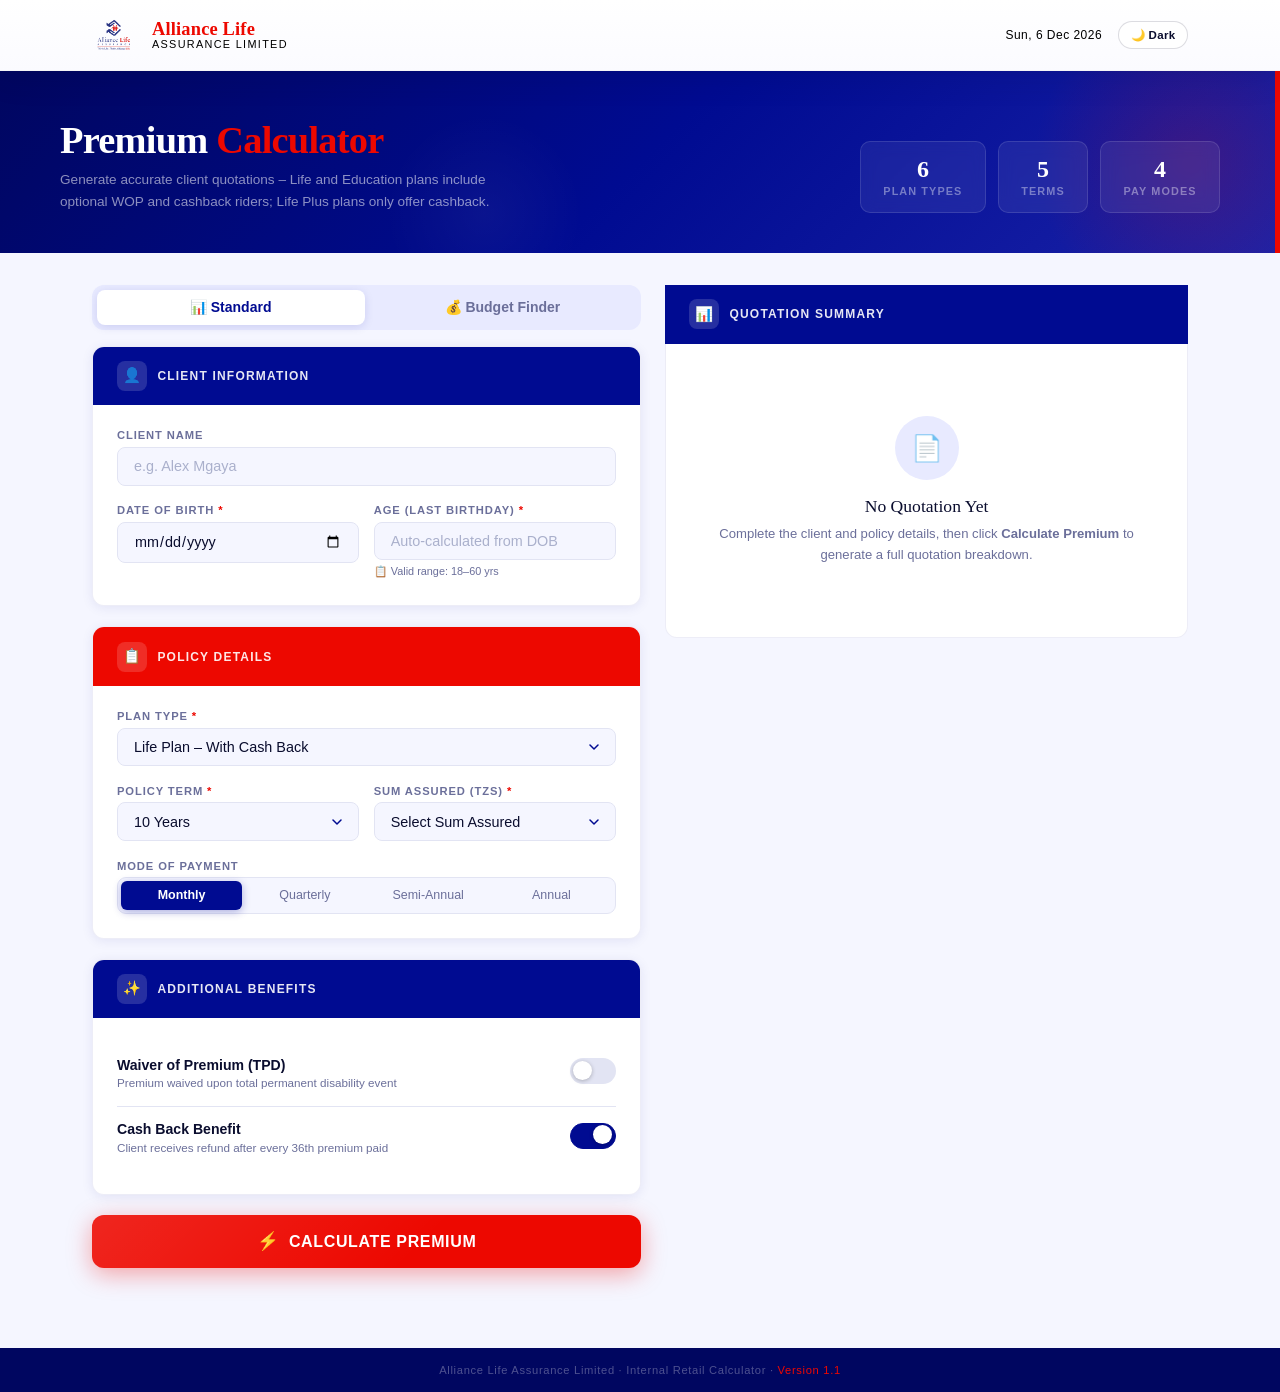
==== index.html @ 6593891c "Merge birthday confetti easter egg into testing Keeps testing bonus rates (Edu 3% / Life 2% rev, 75%" ====
<!DOCTYPE html>
<html lang="en">
<head>
<meta charset="UTF-8" />
<meta name="viewport" content="width=device-width, initial-scale=1.0" />
<meta http-equiv="Content-Security-Policy" content="default-src 'self'; script-src 'self'; style-src 'self' 'unsafe-inline' https://fonts.googleapis.com; img-src 'self' data: blob:; font-src 'self' https://fonts.gstatic.com data:; connect-src 'self'; object-src 'none'; base-uri 'self'; form-action 'self'; frame-ancestors 'none'; upgrade-insecure-requests" />
<meta name="referrer" content="strict-origin-when-cross-origin" />
<title>Alliance Life - Premium Calculator</title>
<link rel="icon" type="image/png" href="ALAL.png" />
<link rel="apple-touch-icon" href="ALAL.png" />
<link href="https://fonts.googleapis.com/css2?family=Playfair+Display:wght@700;800&family=Outfit:wght@300;400;500;600;700&family=Cormorant+Garamond:ital,wght@0,600;0,700;1,600;1,700&family=DM+Sans:wght@400;500;600&display=swap" rel="stylesheet" />
<link rel="stylesheet" href="css/calculator.css">
<!-- styles moved to calculator.css -->
<style>
@keyframes splashShimmer {
  0%   { transform: translateX(-130%) skewX(-20deg); }
  100% { transform: translateX(230%)  skewX(-20deg); }
}
@keyframes splashFadeUp {
  from { opacity: 0; transform: translateY(10px); }
  to   { opacity: 1; transform: translateY(0); }
}
@keyframes splashTrack {
  0%   { width: 0%; opacity: 1; }
  80%  { width: 75%; opacity: 1; }
  100% { width: 75%; opacity: .6; }
}
#splashLoader.splash-hide {
  opacity: 0 !important;
  visibility: hidden !important;
}

/* ── Birthday easter egg ── */
#confettiHost {
  position: absolute;
  inset: 0;
  pointer-events: none;
  overflow: hidden;
  border-radius: inherit;
  z-index: 50;
}
.confetti-piece {
  position: absolute;
  top: -10px;
  pointer-events: none;
  animation: confettiFall linear forwards;
}
@keyframes confettiFall {
  0%   { transform: translateY(0)     rotate(0deg);   opacity: 1; }
  75%  { opacity: 1; }
  100% { transform: translateY(380px) rotate(680deg); opacity: 0; }
}
.birthday-toast {
  position: fixed;
  bottom: 1.75rem;
  right: 1.75rem;
  z-index: 10000;
  background: #000b91;
  color: #fff;
  border: 1px solid rgba(255,255,255,.2);
  padding: .7rem 1.25rem;
  border-radius: 10px;
  font-family: 'Outfit', sans-serif;
  font-size: .9rem;
  font-weight: 600;
  letter-spacing: .03em;
  box-shadow: 0 8px 32px rgba(0,11,145,.35);
  pointer-events: none;
  animation: toastIn .35s cubic-bezier(.34,1.56,.64,1), toastOut .4s ease 3.8s forwards;
}
@keyframes toastIn {
  from { transform: translateY(16px) scale(.95); opacity: 0; }
  to   { transform: translateY(0)    scale(1);   opacity: 1; }
}
@keyframes toastOut {
  from { transform: translateY(0);   opacity: 1; }
  to   { transform: translateY(8px); opacity: 0; }
}
</style>
</head>
<body>

<!-- ═══════════════ SPLASH LOADER ═══════════════ -->
<div id="splashLoader" aria-hidden="true" style="position:fixed;inset:0;z-index:9999;display:flex;flex-direction:column;align-items:center;justify-content:center;background:linear-gradient(155deg,#000b91 0%,#000660 100%);transition:opacity .5s ease,visibility .5s ease;">

  <!-- Logo with shimmer glare sweep -->
  <div style="position:relative;width:96px;height:96px;border-radius:50%;overflow:hidden;background:#fff;padding:10px;box-shadow:0 8px 48px rgba(0,0,0,.4);margin-bottom:1.75rem;">
    <img src="ALAL.png" alt="" style="width:100%;height:100%;object-fit:contain;border-radius:50%;" />
    <!-- shimmer glare -->
    <div style="position:absolute;inset:0;background:linear-gradient(105deg,transparent 35%,rgba(255,255,255,.75) 50%,transparent 65%);animation:splashShimmer 2.2s ease-in-out infinite;border-radius:50%;"></div>
  </div>

  <!-- Wordmark -->
  <div style="color:#fff;font-family:'Outfit',sans-serif;font-size:1.3rem;font-weight:700;letter-spacing:.05em;animation:splashFadeUp .6s ease both;">Alliance Life</div>
  <div style="color:rgba(255,255,255,.55);font-family:'Outfit',sans-serif;font-size:.75rem;letter-spacing:.12em;text-transform:uppercase;margin-top:.3rem;margin-bottom:2.5rem;animation:splashFadeUp .6s .1s ease both;">Assurance Limited</div>

  <!-- Thin progress track -->
  <div style="width:120px;height:2px;background:rgba(255,255,255,.15);border-radius:2px;overflow:hidden;">
    <div style="height:100%;background:#fff;border-radius:2px;animation:splashTrack 3s ease-out infinite;"></div>
  </div>

</div>

<a href="#mainContent" class="skip-link">Skip to calculator</a>

<!-- ═══════════════ HEADER ═══════════════ -->
<header>
  <div class="header-inner">
    <div class="logo-wrap">
      <div class="logo-shield">
        <img src="ALAL.png" alt="Alliance Life logo" />
      </div>
      <div class="logo-text">
        <div class="logo-name">Alliance Life</div>
        <div class="logo-sub">Assurance Limited</div>
      </div>
    </div>
    <div class="header-right">
      <div class="header-date" id="headerDate"></div>
      <button type="button" id="themeToggle" class="theme-toggle" aria-label="Toggle dark mode" aria-pressed="false">🌙 Dark</button>
    </div>
  </div>
</header>

<!-- ═══════════════ HERO BAND ═══════════════ -->
<div class="hero-band">
  <div class="hero-stripe"></div>
  <div class="hero-content">
    <div>
      <div class="hero-title">Premium <span>Calculator</span></div>
      <div class="hero-desc">Generate accurate client quotations – Life and Education plans include optional WOP and cashback riders; Life Plus plans only offer cashback.</div>
    </div>
    <div style="display:flex;gap:.75rem;flex-wrap:wrap;">
      <div class="hero-stat">
        <div class="hero-stat-val">6</div>
        <div class="hero-stat-lbl">Plan Types</div>
      </div>
      <div class="hero-stat">
        <div class="hero-stat-val">5</div>
        <div class="hero-stat-lbl">Terms</div>
      </div>
      <div class="hero-stat">
        <div class="hero-stat-val">4</div>
        <div class="hero-stat-lbl">Pay Modes</div>
      </div>
    </div>
  </div>
</div>

<!-- ═══════════════ MAIN ═══════════════ -->
<main id="mainContent" class="wrapper" role="main">
  <div class="grid">

    <!-- LEFT COLUMN: Inputs -->
    <div>

      <!-- Calculator mode toggle -->
      <div class="calc-mode-bar" role="group" aria-label="Calculator mode">
        <button type="button" class="calc-mode-btn active" data-calc-mode="standard">📊 Standard</button>
        <button type="button" class="calc-mode-btn" data-calc-mode="budget">💰 Budget Finder</button>
      </div>

      <!-- Client Details -->
      <div class="card info-card">
        <div class="card-header">
          <div class="card-icon">👤</div>
          <div class="card-title">Client Information</div>
        </div>
        <div class="card-body">
          <div class="field">
            <label for="clientName">Client Name</label>
            <!-- only letters, spaces and basic punctuation allowed; helps prevent accidental script tags -->
            <input type="text" id="clientName" placeholder="e.g. Alex Mgaya" pattern="[A-Za-z\s.,'\-]{1,100}" autocomplete="name" />
          </div>
          <div class="field-row">
            <div class="field">
              <label class="label-required" for="dob">Date of Birth</label>
              <input type="date" id="dob" required aria-required="true" />
            </div>
            <div class="field">
              <label class="label-required" for="age">Age (Last Birthday)</label>
              <input type="number" id="age" placeholder="Auto-calculated from DOB" min="18" max="60" readonly tabindex="-1" aria-readonly="true" aria-describedby="ageHint" />
              <div class="input-hint" id="ageHint">📋 Valid range: 18–60 yrs</div>
            </div>
          </div>
        </div>
      </div>

      <!-- Budget Finder card (shown in budget mode) -->
      <div class="card info-card" id="budgetCard" style="display:none;">
        <div class="card-header" style="background:linear-gradient(135deg,#000b91 0%,#2d3adc 100%);color:#fff;">
          <div class="card-icon">💰</div>
          <div class="card-title" style="color:#fff;">Your Budget</div>
        </div>
        <div class="card-body">
          <div class="field">
            <label class="label-required" for="budgetAmount">Budget per <span id="budgetModeLabel">Month</span> (TZS)</label>
            <input type="text" id="budgetAmount" inputmode="numeric" placeholder="e.g. 50,000" autocomplete="off" />
            <div class="input-hint">💡 We'll find the highest coverage that fits your budget</div>
          </div>
          <div class="toggle-row" style="margin-top:0.75rem;">
            <div class="toggle-info">
              <div class="toggle-label">Include WOP Rider</div>
              <div class="toggle-sub">Premiums waived upon total permanent disability</div>
            </div>
            <label class="switch"><input type="checkbox" id="budgetWopToggle" checked aria-label="Include WOP Rider" /><span class="slider"></span></label>
          </div>
        </div>
      </div>

      <!-- Policy Details -->
      <div class="card info-card" id="policyDetailsCard">
        <div class="card-header card-header-red">
          <div class="card-icon">📋</div>
          <div class="card-title">Policy Details</div>
        </div>
        <div class="card-body">
          <div class="field">
            <label class="label-required" for="plan">Plan Type</label>
            <select id="plan" required aria-required="true">
              <option value="Life Plan- With cash back">Life Plan – With Cash Back</option>
              <option value="Life Plan- No cash back">Life Plan – No Cash Back</option>
              <option value="Education Plan- With cash back">Education Plan – With Cash Back</option>
              <option value="Education Plan- No cash back">Education Plan – No Cash Back</option>
              <option value="Life Plus- With cash back">Life Plus – With Cash Back</option>
              <option value="Life Plus- No cash back">Life Plus – No Cash Back</option>
            </select>
          </div>
          <div class="field-row">
            <div class="field">
              <label class="label-required" for="term">Policy Term</label>
              <select id="term" required aria-required="true">
                <option value="5">5 Years</option>
                <option value="7">7 Years</option>
                <option value="10" selected>10 Years</option>
                <option value="12">12 Years</option>
                <option value="15">15 Years</option>
              </select>
            </div>
            <div class="field">
              <label class="label-required" for="sa">Sum Assured (TZS)</label>
              <input type="text" id="sa" inputmode="numeric" placeholder="e.g. 5,000,000" data-step="500000" data-min="5000000" required aria-required="true" />
              <select id="saSelect" aria-label="Sum Assured (TZS)" required aria-required="true" style="display:none;">
                <option value="" selected disabled>Select Sum Assured</option>
                <option value="5000000">5,000,000</option>
                <option value="7500000">7,500,000</option>
                <option value="10000000">10,000,000</option>
                <option value="12500000">12,500,000</option>
                <option value="15000000">15,000,000</option>
                <option value="17500000">17,500,000</option>
                <option value="20000000">20,000,000</option>
                <option value="25000000">25,000,000</option>
                <option value="30000000">30,000,000</option>
                <option value="35000000">35,000,000</option>
                <option value="40000000">40,000,000</option>
                <option value="45000000">45,000,000</option>
                <option value="50000000">50,000,000</option>
                <option value="55000000">55,000,000</option>
                <option value="60000000">60,000,000</option>
                <option value="65000000">65,000,000</option>
                <option value="70000000">70,000,000</option>
                <option value="75000000">75,000,000</option>
                <option value="80000000">80,000,000</option>
                <option value="85000000">85,000,000</option>
                <option value="90000000">90,000,000</option>
                <option value="95000000">95,000,000</option>
                <option value="100000000">100,000,000</option>
              </select>
            </div>
          </div>
          <div class="field">
            <label id="modeLabel">Mode of Payment</label>
            <div class="seg" role="group" aria-labelledby="modeLabel">
              <button type="button" class="seg-btn active" aria-pressed="true" data-mode="monthly">Monthly</button>
              <button type="button" class="seg-btn" aria-pressed="false" data-mode="quarterly">Quarterly</button>
              <button type="button" class="seg-btn" aria-pressed="false" data-mode="semi">Semi-Annual</button>
              <button type="button" class="seg-btn" aria-pressed="false" data-mode="annual">Annual</button>
            </div>
          </div>
        </div>
      </div>

      <!-- Additional Benefits -->
      <div class="card info-card" id="additionalBenefitsCard">
        <div class="card-header">
          <div class="card-icon">✨</div>
          <div class="card-title">Additional Benefits</div>
        </div>
        <div class="card-body">
          <div class="toggle-row" id="wopRow">
            <div class="toggle-info">
              <div class="toggle-label">Waiver of Premium (TPD)</div>
              <div class="toggle-sub">Premium waived upon total permanent disability event</div>
            </div>
            <label class="switch"><input type="checkbox" id="wop" aria-label="Waiver of Premium" /><span class="slider"></span></label>
          </div>
          <div class="toggle-row">
            <div class="toggle-info">
              <div class="toggle-label">Cash Back Benefit</div>
              <div class="toggle-sub">Client receives refund after every 36th premium paid</div>
            </div>
            <label class="switch"><input type="checkbox" id="cashbackToggle" aria-label="Cash Back Benefit" /><span class="slider"></span></label>
          </div>
        </div>
      </div>

      <!-- Error -->
      <div id="errorMsg" class="error-msg" role="alert" aria-live="assertive" tabindex="-1">⚠️ <span id="errorText"></span></div>

      <!-- CTA -->
      <button type="button" id="calculateBtn" class="btn-calc">
        <span class="btn-icon">⚡</span> Calculate Premium
      </button>
      <button type="button" id="findPlansBtn" class="btn-calc" style="display:none;">
        <span class="btn-icon">🎯</span> Find Best Plans
      </button>

    </div>

    <!-- RIGHT COLUMN: Results -->
    <div class="right-col">

      <!-- Budget Finder results (shown in budget mode) -->
      <div id="reverseResultsCard" class="card info-card" style="display:none;margin-bottom:0;overflow:visible;box-shadow:none;background:transparent;border:none;">
        <div class="card-header">
          <div class="card-icon">🎯</div>
          <div class="card-title">Best Plans For Your Budget</div>
        </div>
        <div class="card-body" style="background:#fff;border-radius:0 0 var(--radius) var(--radius);border:1px solid rgba(0,11,145,.07);border-top:none;">
          <div id="reverseResultContent"></div>
          <div id="reverseEmptyState" class="empty-state" style="display:none;">
            <div class="empty-icon">💰</div>
            <div class="empty-title">No Plans Found</div>
            <div class="empty-sub">No plans match your budget. Try a higher amount or check if the DOB is correct.</div>
          </div>
        </div>
      </div>

      <!-- Standard quotation results -->
      <div id="standardResultsCard" class="card info-card" style="margin-bottom:0;overflow:visible;box-shadow:none;background:transparent;border:none;">
        <div class="card-header">
          <div class="card-icon">📊</div>
          <div class="card-title">Quotation Summary</div>
        </div>
        <div class="card-body" style="background:#fff;border-radius:0 0 var(--radius) var(--radius);border:1px solid rgba(0,11,145,.07);border-top:none;">
          <div id="result" aria-live="polite" aria-atomic="true">
            <div id="resultContent"></div>
          </div>
          <div id="emptyState" class="empty-state">
            <div class="empty-icon">📄</div>
            <div class="empty-title">No Quotation Yet</div>
            <div class="empty-sub">Complete the client and policy details, then click <strong>Calculate Premium</strong> to generate a full quotation breakdown.</div>
          </div>
          <!-- PDF download button shown after a result is generated -->
          <button id="downloadPdf" type="button" class="btn-calc" style="display:none;margin-top:1rem;">
            <span class="btn-icon">⬇️</span> Download PDF
          </button>
          <button id="sendWhatsapp" type="button" class="btn-calc btn-whatsapp" style="display:none;margin-top:.75rem;">
            <img src="whatsapp.png" alt="" class="btn-icon-img" aria-hidden="true" /> Send via WhatsApp
          </button>
        </div>
      </div>

    </div>

  </div>
</main>

<!-- FOOTER -->
<div class="footer-bar">
  Alliance Life Assurance Limited · Internal Retail Calculator · <span>Version 1.1</span>
</div>

<div id="whatsappModal" class="wa-modal" role="dialog" aria-modal="true" aria-labelledby="waModalTitle" style="display:none;">
  <div class="wa-modal-card">
    <div class="wa-modal-title" id="waModalTitle">Send via WhatsApp</div>
    <div class="wa-modal-sub">Enter customer WhatsApp number in this format: 255XXXXXXXXX</div>
    <div class="wa-modal-field">
      <label for="waPhoneInput">Customer Number</label>
      <input id="waPhoneInput" type="tel" inputmode="numeric" placeholder="255XXXXXXXXX" maxlength="12" />
      <div id="waPhoneError" class="wa-modal-error" aria-live="polite"></div>
    </div>
    <div class="wa-modal-actions">
      <button id="waCancelBtn" type="button" class="btn-calc wa-btn wa-btn-secondary">Cancel</button>
      <button id="waConfirmBtn" type="button" class="btn-calc wa-btn wa-btn-primary">Open WhatsApp</button>
    </div>
  </div>
</div>

<!-- DOB change recalc modal -->
<div id="dobChangeModal" class="wa-modal dob-modal-overlay" role="dialog" aria-modal="true" aria-labelledby="dobModalTitle" style="display:none;">
  <div class="dob-modal-card">
    <div class="dob-modal-accent"></div>
    <div class="dob-modal-body">
      <div class="dob-modal-icon" aria-hidden="true">📅</div>
      <div class="dob-modal-title" id="dobModalTitle">Date of Birth Changed</div>
      <div class="dob-modal-sub">The current quotation may no longer be accurate. Recalculate to reflect the updated date.</div>
    </div>
    <div class="dob-modal-actions">
      <button id="dobModalCalcBtn" type="button" class="dob-btn-primary">⚡ Calculate Premium</button>
      <button id="dobModalDismissBtn" type="button" class="dob-btn-secondary">Not Now</button>
    </div>
  </div>
</div>

<!-- Keep integrity hashes in sync when any script file changes. -->
<script src="js/vendor/jspdf.umd.min.js" integrity="sha384-JcnsjUPPylna1s1fvi1u12X5qjY5OL56iySh75FdtrwhO/SWXgMjoVqcKyIIWOLk" crossorigin="anonymous"></script>
<script src="js/vendor/html2canvas.min.js" integrity="sha384-ZZ1pncU3bQe8y31yfZdMFdSpttDoPmOZg2wguVK9almUodir1PghgT0eY7Mrty8H" crossorigin="anonymous"></script>
<script src="js/modules/calculator-data.js" integrity="sha384-BNamELsoeh6ynixLtTkfq4AkPt44aN4aVHw/1GJ5Oewyo7oVWoqaXWz+czGA5itr" crossorigin="anonymous"></script>
<script src="js/modules/calculator-math.js" integrity="sha384-DnEYxsbxth+fh1QnJ3MAwzL8gEJgrDMprR0j6Wc1PGzCDA190OoCKSwIoGccgGEu" crossorigin="anonymous"></script>
<script src="js/modules/calculator-app.js" integrity="sha384-TvTuo6jloffAILK/7DqXVYrLU4u9ciGZ+zq2nVye5amX7Pjz/Lkj6OGRVgol1xqi" crossorigin="anonymous"></script>
<script src="js/calculator.js" integrity="sha384-NAeci8VhsWfPgSH4ryMnEJoD1EMecd5pmrWVIkJLI1kN3+gcaYXT7JMd7A1xGlP3" crossorigin="anonymous"></script>
<!-- script moved to calculator.js -->
</body>
</html>
---- css/calculator.css ----
*, *::before, *::after { box-sizing: border-box; margin: 0; padding: 0; }

html {
  width: 100%;
  max-width: 100%;
}

:root {
  --blue:      #000b91;
  --blue-dark: #000878;
  --blue-deep: #000660;
  --blue-soft: #e8eaff;
  --blue-mid:  #1a22a8;
  --red:       #ed0800;
  --red-dark:  #c20700;
  --red-soft:  #fff0f0;
  --white:     #ffffff;
  --off-white: #f5f6ff;
  --slate:     #e2e4f3;
  --muted:     #6b6f9a;
  --text:      #0a0d2e;
  --radius:    12px;
  --shadow-sm: 0 2px 12px rgba(0,11,145,.08);
  --shadow:    0 8px 40px rgba(0,11,145,.13);
  --shadow-lg: 0 20px 60px rgba(0,11,145,.18);
}

body {
  font-family: 'Outfit', sans-serif;
  background: var(--off-white);
  color: var(--text);
  min-height: 100vh;
  min-height: 100dvh;
  width: 100%;
  max-width: 100%;
  display: flex;
  flex-direction: column;
  overflow-x: clip;
}

@media (prefers-color-scheme: dark) {
  :root {
    color-scheme: dark;
  }
}

.skip-link {
  position: absolute;
  left: 10px;
  top: -48px;
  background: var(--blue);
  color: #fff;
  padding: .6rem .9rem;
  border-radius: 8px;
  font-weight: 700;
  text-decoration: none;
  z-index: 1000;
}
.skip-link:focus {
  top: 10px;
}

/* ── HEADER ──────────────────────────────────────── */
header {
  background: linear-gradient(180deg, #ffffff 0%, #fbfbff 100%);
  position: sticky;
  top: 0;
  z-index: 200;
  box-shadow: 0 10px 30px rgba(10,13,46,0.09), 0 2px 6px rgba(10,13,46,0.04);
  border-bottom: 1px solid rgba(10,13,46,.04);
  backdrop-filter: blur(4px);
  transition: box-shadow .18s ease, background .18s ease;
}
.header-inner {
  max-width: 1160px;
  margin: 0 auto;
  padding: 0 2rem;
  height: 70px;
  display: flex;
  align-items: center;
  justify-content: space-between;
}
.logo-wrap {
  display: flex;
  align-items: center;
  gap: 1rem;
}
.logo-shield {
  width: 44px;
  height: 44px;
  background: transparent;
  clip-path: none;
  display: flex;
  align-items: center;
  justify-content: center;
  padding: 3px;
  flex-shrink: 0;
  font-size: 0; /* hide any fallback text */
}

/* logo image should fit the container without being clipped */
.logo-shield img {
  width: 100%;
  height: 100%;
  object-fit: contain;
  display: block;
}
.logo-text {
  display: flex;
  flex-direction: column;
  line-height: 1.1;
}
.logo-name {
  font-family: 'Playfair Display', serif;
  font-size: 1.15rem;
  font-weight: 700;
  color: var(--red);
  letter-spacing: .01em;
}
.logo-sub {
  font-size: .68rem;
  font-weight: 500;
  letter-spacing: .12em;
  text-transform: uppercase;
  color: #000;
}
.header-right {
  display: flex;
  align-items: center;
  gap: 1rem;
}
.pill {
  background: rgba(237,8,0,.2);
  border: 1px solid rgba(237,8,0,.45);
  color: #ff6b65;
  font-size: .68rem;
  font-weight: 700;
  letter-spacing: .1em;
  text-transform: uppercase;
  padding: .3rem .85rem;
  border-radius: 99px;
}
.header-date {
  font-size: .75rem;
  color: #000;
  letter-spacing: .04em;
}

.theme-toggle {
  border: 1px solid rgba(10,13,46,.14);
  background: #fff;
  color: var(--text);
  font-family: 'Outfit', sans-serif;
  font-size: .72rem;
  font-weight: 700;
  letter-spacing: .03em;
  border-radius: 99px;
  padding: .38rem .72rem;
  cursor: pointer;
  transition: background .18s, color .18s, border-color .18s, transform .1s;
}

.theme-toggle:hover {
  background: var(--blue-soft);
  border-color: rgba(0,11,145,.3);
  color: var(--blue);
}

.theme-toggle:active {
  transform: scale(.98);
}

.theme-toggle:focus-visible {
  outline: 3px solid rgba(0,11,145,.35);
  outline-offset: 2px;
}

/* ── HERO BAND ───────────────────────────────────── */
.hero-band {
  background: linear-gradient(135deg, var(--blue-deep) 0%, var(--blue) 50%, var(--blue-mid) 100%);
  padding: 3rem 2rem 2.5rem;
  position: relative;
  overflow: hidden;
}
.hero-band::before {
  content: '';
  position: absolute;
  top: -80px; right: -80px;
  width: 340px; height: 340px;
  background: radial-gradient(circle, rgba(237,8,0,.18) 0%, transparent 65%);
  pointer-events: none;
}
.hero-band::after {
  content: '';
  position: absolute;
  bottom: -60px; left: 30%;
  width: 200px; height: 200px;
  background: radial-gradient(circle, rgba(255,255,255,.04) 0%, transparent 70%);
  pointer-events: none;
}
/* Diagonal stripe accent */
.hero-stripe {
  position: absolute;
  top: 0; right: 0;
  width: 5px;
  height: 100%;
  background: var(--red);
}
.hero-content {
  max-width: 1160px;
  margin: 0 auto;
  position: relative;
  z-index: 1;
  display: flex;
  justify-content: space-between;
  align-items: flex-end;
  flex-wrap: wrap;
  gap: 1rem;
}
.hero-title {
  font-family: 'Playfair Display', serif;
  font-size: 2.4rem;
  font-weight: 800;
  color: #fff;
  line-height: 1.1;
  letter-spacing: -.02em;
}
.hero-title span {
  color: var(--red);
  position: relative;
}
.hero-desc {
  font-size: .85rem;
  color: rgba(255,255,255,.55);
  margin-top: .5rem;
  max-width: 460px;
  line-height: 1.6;
}
.hero-stat {
  background: rgba(255,255,255,.07);
  border: 1px solid rgba(255,255,255,.12);
  border-radius: 10px;
  padding: .9rem 1.4rem;
  text-align: center;
  backdrop-filter: blur(8px);
}
.hero-stat-val {
  font-family: 'Playfair Display', serif;
  font-size: 1.5rem;
  font-weight: 700;
  color: #fff;
}
.hero-stat-lbl {
  font-size: .68rem;
  font-weight: 600;
  letter-spacing: .1em;
  text-transform: uppercase;
  color: rgba(255,255,255,.4);
  margin-top: .15rem;
}

/* ── MAIN LAYOUT ─────────────────────────────────── */
.wrapper {
  max-width: 1160px;
  margin: 0 auto;
  padding: 2rem 2rem 5rem;
  flex: 1 0 auto;
  width: 100%;
}
.grid {
  display: grid;
  grid-template-columns: 1.05fr 1fr;
  gap: 1.5rem;
  align-items: start;
}
@media(max-width: 820px) { .grid { grid-template-columns: 1fr; } }

/* ── CARDS ───────────────────────────────────────── */
.card {
  background: var(--white);
  border-radius: var(--radius);
  box-shadow: var(--shadow-sm);
  border: 1px solid rgba(0,11,145,.07);
  overflow: hidden;
  margin-bottom: 1.25rem;
  animation: slideUp .4s ease both;
}
.card:nth-child(2) { animation-delay: .05s; }
.card:nth-child(3) { animation-delay: .1s; }

.info-card {
  cursor: pointer;
  transition: transform .18s ease, border-color .18s ease, box-shadow .18s ease;
}

.info-card:hover {
  transform: translateY(-3px);
  border-color: rgba(0,11,145,.32);
  box-shadow: var(--shadow);
}

.right-col .info-card:hover .card-body[style*="border:1px solid rgba(0,11,145,.07)"] {
  border-color: rgba(0,11,145,.32) !important;
}

@media (hover: none), (pointer: coarse) {
  .info-card:hover {
    transform: none;
    box-shadow: var(--shadow-sm);
  }
}

@keyframes slideUp {
  from { opacity: 0; transform: translateY(16px); }
  to   { opacity: 1; transform: translateY(0); }
}

.card-header {
  background: var(--blue);
  padding: .9rem 1.5rem;
  display: flex;
  align-items: center;
  gap: .65rem;
}
.card-header-red {
  background: var(--red);
}
.card-icon {
  width: 30px; height: 30px;
  background: rgba(255,255,255,.15);
  border-radius: 8px;
  display: flex; align-items: center; justify-content: center;
  font-size: .9rem;
}
.card-title {
  font-size: .75rem;
  font-weight: 700;
  letter-spacing: .1em;
  text-transform: uppercase;
  color: rgba(255,255,255,.9);
}
.card-body {
  padding: 1.5rem;
}

/* ── FORM ELEMENTS ───────────────────────────────── */
.field { margin-bottom: 1.15rem; }
.field:last-child { margin-bottom: 0; }
.field-row { display: grid; grid-template-columns: 1fr 1fr; gap: .9rem; }

label {
  display: block;
  font-size: .7rem;
  font-weight: 700;
  letter-spacing: .08em;
  text-transform: uppercase;
  color: var(--muted);
  margin-bottom: .35rem;
}
.label-required::after {
  content: ' *';
  color: var(--red);
}

input, select {
  width: 100%;
  padding: .65rem 1rem;
  border: 1.5px solid var(--slate);
  border-radius: 8px;
  font-family: 'Outfit', sans-serif;
  font-size: .9rem;
  color: var(--text);
  background: var(--off-white);
  transition: border-color .18s, box-shadow .18s, background .18s;
  appearance: none;
  -webkit-appearance: none;
}
input:focus, select:focus {
  outline: none;
  border-color: var(--blue);
  background: var(--white);
  box-shadow: 0 0 0 3px rgba(0,11,145,.1);
}
input:focus-visible,
select:focus-visible,
.seg-btn:focus-visible,
.btn-calc:focus-visible,
.switch input:focus-visible + .slider {
  outline: 3px solid rgba(0,11,145,.35);
  outline-offset: 2px;
}
input::placeholder { color: #aab0cc; }
select {
  background-image: url("data:image/svg+xml,%3Csvg xmlns='http://www.w3.org/2000/svg' width='10' height='6' viewBox='0 0 10 6'%3E%3Cpath d='M1 1l4 4 4-4' stroke='%23000b91' stroke-width='1.5' fill='none' stroke-linecap='round' stroke-linejoin='round'/%3E%3C/svg%3E");
  background-repeat: no-repeat;
  background-position: right 1rem center;
  padding-right: 2.5rem;
  cursor: pointer;
}
.input-hint {
  font-size: .68rem;
  color: var(--muted);
  margin-top: .3rem;
  display: flex;
  align-items: center;
  gap: .3rem;
}

/* ── SEGMENT CONTROL ─────────────────────────────── */
.seg {
  display: flex;
  background: var(--off-white);
  border: 1.5px solid var(--slate);
  border-radius: 9px;
  padding: 3px;
  gap: 2px;
}
.seg-btn {
  flex: 1;
  padding: .45rem .3rem;
  border: none;
  background: transparent;
  border-radius: 6px;
  font-family: 'Outfit', sans-serif;
  font-size: .78rem;
  font-weight: 500;
  color: var(--muted);
  cursor: pointer;
  transition: all .17s;
  text-align: center;
  white-space: nowrap;
}
.seg-btn.active {
  background: var(--blue);
  color: #fff;
  font-weight: 700;
  box-shadow: 0 2px 8px rgba(0,11,145,.3);
}
.seg-btn:not(.active):hover { background: var(--blue-soft); color: var(--blue); }
.seg-btn:focus-visible {
  background: var(--blue-soft);
  color: var(--blue);
}

/* ── TOGGLE SWITCHES ─────────────────────────────── */
.toggle-row {
  display: flex;
  align-items: center;
  justify-content: space-between;
  padding: .9rem 0;
  border-bottom: 1px solid var(--slate);
  gap: .75rem;
}
.toggle-row:last-child { border-bottom: none; }
.toggle-label { font-size: .88rem; color: var(--text); font-weight: 600; }
.toggle-sub { font-size: .73rem; color: var(--muted); margin-top: .15rem; line-height: 1.4; }

.switch { position: relative; display: inline-block; width: 46px; height: 26px; flex-shrink: 0; }
.switch input { opacity: 0; width: 0; height: 0; }
.slider {
  position: absolute; inset: 0;
  background: var(--slate);
  border-radius: 99px;
  cursor: pointer;
  transition: background .2s;
  border: 1.5px solid transparent;
}
.slider::before {
  content: '';
  position: absolute;
  width: 19px; height: 19px;
  left: 2px; top: 1.5px;
  background: #fff;
  border-radius: 50%;
  transition: transform .2s cubic-bezier(.4,0,.2,1);
  box-shadow: 0 1px 4px rgba(0,0,0,.25);
}
input:checked + .slider { background: var(--blue); border-color: var(--blue); }
input:checked + .slider::before { transform: translateX(20px); }

/* ── CALCULATE BUTTON ────────────────────────────── */
.btn-calc {
  width: 100%;
  padding: 1rem 1.5rem;
  background: var(--red);
  color: #fff;
  font-family: 'Outfit', sans-serif;
  font-size: 1rem;
  font-weight: 700;
  letter-spacing: .04em;
  text-transform: uppercase;
  border: none;
  border-radius: var(--radius);
  cursor: pointer;
  margin-top: .25rem;
  transition: background .18s, transform .1s, box-shadow .18s;
  box-shadow: 0 6px 24px rgba(237,8,0,.35);
  display: flex;
  align-items: center;
  justify-content: center;
  gap: .6rem;
  position: relative;
  overflow: hidden;
}
.btn-calc::before {
  content: '';
  position: absolute;
  inset: 0;
  background: linear-gradient(135deg, rgba(255,255,255,.12) 0%, transparent 60%);
  pointer-events: none;
}
.btn-calc:hover {
  background: var(--red-dark);
  box-shadow: 0 8px 30px rgba(237,8,0,.45);
  transform: translateY(-1px);
}
.btn-calc:active { transform: scale(.98) translateY(0); }
.btn-icon { font-size: 1.1rem; }
.btn-icon-img {
  width: 1em;
  height: 1em;
  object-fit: contain;
  display: block;
  flex: 0 0 auto;
}

#sendWhatsapp .btn-icon {
  display: inline-flex;
  align-items: flex-end;
  line-height: 1;
  transform: translateY(3px);
}

#sendWhatsapp .btn-icon-img {
  width: 16px;
  height: 16px;
  transform: none;
}
.btn-calc:focus-visible {
  box-shadow: 0 0 0 4px rgba(0,11,145,.25), 0 8px 30px rgba(237,8,0,.45);
}

.btn-whatsapp {
  background: var(--blue);
  box-shadow: 0 6px 24px rgba(0,11,145,.35);
}

.btn-whatsapp:hover {
  background: var(--blue-dark);
  box-shadow: 0 8px 30px rgba(0,11,145,.45);
}

.wa-modal {
  position: fixed;
  inset: 0;
  background: rgba(8, 12, 30, .45);
  display: flex;
  align-items: center;
  justify-content: center;
  padding: 1rem;
  z-index: 1000;
}

.wa-modal-card {
  width: min(460px, 100%);
  background: #fff;
  border: 1px solid var(--slate);
  border-radius: var(--radius);
  box-shadow: var(--shadow-md);
  padding: 1rem;
}

.wa-modal-title {
  font-family: 'Playfair Display', serif;
  font-size: 1.2rem;
  font-weight: 800;
  color: var(--blue);
}

.wa-modal-sub {
  margin-top: .4rem;
  font-size: .86rem;
  color: var(--text-light);
}

.wa-modal-field {
  margin-top: .85rem;
}

.wa-modal-field label {
  display: block;
  margin-bottom: .45rem;
  font-size: .78rem;
  font-weight: 700;
  letter-spacing: .06em;
  text-transform: uppercase;
  color: var(--text);
}

.wa-modal-field input {
  width: 100%;
  border: 1.5px solid var(--slate);
  border-radius: 10px;
  padding: .75rem .8rem;
  font-family: 'Outfit', sans-serif;
  font-size: .96rem;
}

.wa-modal-field input:focus-visible {
  outline: none;
  border-color: var(--blue);
  box-shadow: 0 0 0 3px rgba(0,11,145,.16);
}

.wa-modal-error {
  min-height: 1.1rem;
  margin-top: .38rem;
  font-size: .82rem;
  color: var(--red);
}

.wa-modal-actions {
  margin-top: .9rem;
  display: flex;
  gap: .65rem;
}

.wa-btn {
  margin-top: 0;
  width: 50%;
  text-transform: none;
  letter-spacing: .01em;
}

.wa-btn-secondary {
  background: #fff;
  color: var(--text);
  border: 1.5px solid var(--slate);
  box-shadow: none;
}

.wa-btn-secondary:hover {
  background: #f7f8fb;
  box-shadow: none;
}

.wa-btn-primary {
  background: var(--blue);
  box-shadow: 0 6px 24px rgba(0,11,145,.35);
}

.wa-btn-primary:hover {
  background: var(--blue-dark);
  box-shadow: 0 8px 30px rgba(0,11,145,.45);
}

/* ── DIVIDER ─────────────────────────────────────── */
.divider {
  height: 1px;
  background: var(--slate);
  margin: 1rem 0;
}
.section-label {
  font-size: .65rem;
  font-weight: 700;
  letter-spacing: .12em;
  text-transform: uppercase;
  color: var(--blue);
  margin-bottom: .75rem;
  display: flex;
  align-items: center;
  gap: .4rem;
}
.section-label::after {
  content: '';
  flex: 1;
  height: 1px;
  background: var(--blue-soft);
}

/* ── RESULT PANEL ────────────────────────────────── */
#result { display: none; }

.result-hero {
  background: var(--blue);
  border-radius: var(--radius);
  padding: 2rem 1.8rem 1.5rem;
  position: relative;
  overflow: hidden;
  box-shadow: var(--shadow-sm);
}
.result-hero::before {
  content: '';
  position: absolute;
  top: -50px; right: -50px;
  width: 220px; height: 220px;
  background: radial-gradient(circle, rgba(237,8,0,.22) 0%, transparent 65%);
  pointer-events: none;
}
.result-hero::after {
  content: '';
  position: absolute;
  bottom: 0; left: 0; right: 0;
  height: 3px;
  background: var(--red);
}
/* Geometric corner accent */
.result-hero .geo {
  position: absolute;
  top: 0; right: 0;
  width: 100px; height: 100px;
  border-left: 100px solid transparent;
  border-top: 100px solid rgba(237,8,0,.15);
  pointer-events: none;
}
.for-name {
  font-size: .68rem;
  font-weight: 600;
  letter-spacing: .12em;
  text-transform: uppercase;
  color: rgba(255,255,255,.4);
  margin-bottom: .75rem;
  display: flex;
  align-items: center;
  gap: .4rem;
}
.for-name::before { content: ''; display: block; width: 16px; height: 1px; background: var(--red); }
.result-mode-lbl {
  font-size: .72rem;
  font-weight: 600;
  letter-spacing: .1em;
  text-transform: uppercase;
  color: rgba(255,255,255,.45);
  margin-bottom: .25rem;
}
.result-amount {
  font-family: 'Playfair Display', serif;
  font-size: 2.9rem;
  font-weight: 800;
  color: #fff;
  line-height: 1;
  letter-spacing: -.03em;
}
.result-amount-currency {
  font-family: 'Outfit', sans-serif;
  font-size: 1rem;
  font-weight: 600;
  color: rgba(255,255,255,.6);
  vertical-align: super;
  margin-right: .3rem;
  letter-spacing: .05em;
}
.result-period-tag {
  display: inline-flex;
  align-items: center;
  gap: .4rem;
  background: rgba(255,255,255,.1);
  border-radius: 99px;
  padding: .25rem .85rem;
  font-size: .73rem;
  font-weight: 600;
  color: rgba(255,255,255,.7);
  margin-top: .6rem;
}
.result-period-tag .dot {
  width: 5px; height: 5px;
  border-radius: 50%;
  background: var(--red);
  flex-shrink: 0;
}

/* breakdown grid */
.breakdown-grid {
  display: grid;
  grid-template-columns: 1fr 1fr;
  gap: 1px;
  background: var(--slate);
  border: 1px solid var(--slate);
  border-radius: var(--radius);
  overflow: hidden;
  box-shadow: var(--shadow-sm);
}
.breakdown-cell {
  background: var(--white);
  padding: 1rem 1.3rem;
  position: relative;
}
.breakdown-cell::before {
  content: '';
  position: absolute;
  top: 0; left: 1.3rem; right: 1.3rem;
  height: 2px;
  background: transparent;
  transition: background .2s;
}
.breakdown-cell:hover::before { background: var(--blue); }
.bc-lbl {
  font-size: .65rem;
  font-weight: 700;
  letter-spacing: .1em;
  text-transform: uppercase;
  color: var(--muted);
  margin-bottom: .3rem;
}
.bc-val {
  font-size: 1rem;
  font-weight: 700;
  color: var(--text);
}

/* detail rows */
.detail-rows {
  background: var(--white);
  border-radius: var(--radius);
  border: 1px solid var(--slate);
  box-shadow: var(--shadow-sm);
}
.detail-row {
  display: flex;
  justify-content: space-between;
  align-items: center;
  padding: .75rem 1.4rem;
  border-bottom: 1px solid var(--off-white);
  gap: .5rem;
}
.detail-row:last-child { border-bottom: none; }
.dr-key {
  font-size: .75rem;
  color: var(--muted);
  font-weight: 500;
}
.dr-val {
  font-size: .8rem;
  font-weight: 700;
  color: var(--text);
  text-align: right;
}
.dr-val.good { color: var(--blue); }

.alt-coverage {
  margin-top: 1rem;
  border: 1px solid var(--slate);
  border-radius: var(--radius);
  background: linear-gradient(180deg, var(--white) 0%, var(--off-white) 100%);
  overflow: hidden;
  box-shadow: var(--shadow-sm);
}

.alt-coverage-head {
  background: var(--blue);
  padding: .9rem 1.5rem;
  border-bottom: 1px solid rgba(255,255,255,.16);
}

.alt-coverage-head-top {
  display: flex;
  align-items: center;
  gap: .65rem;
}

.alt-coverage-text {
  display: grid;
  gap: .16rem;
}

.alt-coverage-icon {
  flex-shrink: 0;
}

.alt-coverage-title {
  font-size: .75rem;
  font-weight: 700;
  letter-spacing: .1em;
  text-transform: uppercase;
  color: rgba(255,255,255,.9);
}

.alt-coverage-sub {
  margin-top: 0;
  font-size: .68rem;
  font-weight: 500;
  letter-spacing: .04em;
  color: rgba(255,255,255,.7);
}

.alt-coverage-list {
  display: grid;
}

.alt-row {
  display: flex;
  align-items: center;
  justify-content: space-between;
  gap: .75rem;
  padding: .75rem 1.1rem;
  border-bottom: 1px solid var(--off-white);
  cursor: pointer;
  transition: background .18s ease, border-color .18s ease, transform .18s ease, box-shadow .18s ease;
}

.alt-row:last-child {
  border-bottom: none;
}

.alt-row:hover {
  background: rgba(0,11,145,.035);
  transform: scale(1.02);
  box-shadow: 0 6px 20px rgba(0,0,0,0.1);
}

@media (hover: none), (pointer: coarse) {
  .alt-row:hover {
    transform: none;
    box-shadow: none;
  }
}

.alt-row:focus-visible {
  outline: 2px solid rgba(0,11,145,.35);
  outline-offset: -2px;
  background: rgba(0,11,145,.05);
}

.alt-sa,
.alt-premium {
  width: 100%;
  display: flex;
  justify-content: space-between;
  align-items: baseline;
  gap: .6rem;
  font-size: .82rem;
  color: var(--text);
}

.alt-label {
  font-weight: 500;
  color: var(--muted);
}

.alt-value {
  font-weight: 650;
  color: var(--text);
}

.alt-sa .alt-value,
.alt-premium .alt-value,
.alt-premium .alt-value-accent {
  font-size: 18px;
}

.alt-premium .alt-value,
.alt-premium .alt-value-accent {
  font-size: 16px;
  white-space: nowrap;
}

.alt-value-accent {
  color: var(--blue);
}

@media (min-width: 821px) {
  .alt-row {
    display: grid;
    grid-template-columns: minmax(0, 1fr) minmax(0, 1fr);
    column-gap: 1rem;
    align-items: center;
  }

  .alt-sa,
  .alt-premium {
    width: auto;
    min-width: 0;
    display: grid;
    grid-template-columns: auto minmax(0, 1fr);
    align-items: baseline;
    column-gap: .65rem;
  }

  .alt-value,
  .alt-value-accent {
    min-width: 0;
    text-align: right;
    font-variant-numeric: tabular-nums;
    line-height: 1.2;
  }

  .alt-sa .alt-value {
    white-space: nowrap;
  }
}

/* cashback banner */
.cashback-banner {
  background: linear-gradient(135deg, var(--blue) 0%, var(--blue-mid) 100%);
  border-radius: var(--radius);
  padding: 1rem 1.3rem;
  margin-top: 1rem;
  display: flex;
  align-items: flex-start;
  gap: .85rem;
  position: relative;
  overflow: hidden;
  animation: fadeIn .4s ease both;
  border: 1px solid rgba(0,11,145,.2);
  box-shadow: var(--shadow-sm);
}
.cashback-banner::before {
  content: '';
  position: absolute;
  right: -20px; top: -20px;
  width: 100px; height: 100px;
  background: radial-gradient(circle, rgba(237,8,0,.2) 0%, transparent 65%);
}
.cb-icon {
  width: 36px; height: 36px;
  background: var(--red);
  border-radius: 8px;
  display: flex; align-items: center; justify-content: center;
  font-size: 1rem;
  flex-shrink: 0;
}
.cb-title {
  font-size: .75rem;
  font-weight: 700;
  letter-spacing: .07em;
  text-transform: uppercase;
  color: rgba(255,255,255,.6);
  margin-bottom: .2rem;
}
.cb-amount {
  font-family: 'Playfair Display', serif;
  font-size: 1.25rem;
  font-weight: 700;
  color: #fff;
}
.cb-sub {
  font-size: .72rem;
  color: rgba(255,255,255,.5);
  margin-top: .15rem;
}
.cb-milestones {
  display: flex;
  gap: .6rem;
  margin: .55rem 0 .35rem;
  flex-wrap: wrap;
}
.cb-mile {
  display: flex;
  align-items: center;
  gap: .35rem;
  background: rgba(255,255,255,.1);
  border-radius: 99px;
  padding: .2rem .65rem .2rem .3rem;
  font-size: .72rem;
  color: rgba(255,255,255,.75);
  font-weight: 500;
}
.cb-mile-num {
  width: 18px; height: 18px;
  background: var(--red);
  border-radius: 50%;
  display: flex; align-items: center; justify-content: center;
  font-size: .65rem;
  font-weight: 800;
  color: #fff;
  flex-shrink: 0;
}

/* WOP badge */
.wop-badge {
  display: inline-flex;
  align-items: center;
  gap: .3rem;
  background: #fff3b0;
  border: 1px solid #f2bf18;
  border-radius: 6px;
  padding: .2rem .6rem;
  font-size: .72rem;
  font-weight: 700;
  color: #7a4e00;
  margin-top: .5rem;
}

body.dark-mode .wop-badge {
  background: #ffd84d;
  border-color: #ffc400;
  color: #3f2800;
}

/* ── EMPTY STATE ─────────────────────────────────── */
.empty-state {
  text-align: center;
  padding: 3rem 1.5rem;
}
.empty-icon {
  width: 64px; height: 64px;
  background: var(--blue-soft);
  border-radius: 50%;
  display: flex; align-items: center; justify-content: center;
  font-size: 1.6rem;
  margin: 0 auto 1rem;
}
.empty-title {
  font-family: 'Playfair Display', serif;
  font-size: 1.1rem;
  color: var(--text);
  margin-bottom: .4rem;
}
.empty-sub { font-size: .82rem; color: var(--muted); line-height: 1.6; }

/* ── ERROR ───────────────────────────────────────── */
.error-msg {
  background: var(--red-soft);
  border: 1.5px solid rgba(237,8,0,.25);
  border-left: 4px solid var(--red);
  border-radius: var(--radius);
  padding: .85rem 1.1rem;
  font-size: .85rem;
  color: var(--red-dark);
  font-weight: 500;
  display: none;
  margin-bottom: 1rem;
  animation: fadeIn .25s ease;
}

@keyframes fadeIn {
  from { opacity: 0; }
  to { opacity: 1; }
}

/* ── DOB CHANGE MODAL ────────────────────────────── */
.dob-modal-overlay {
  background: rgba(4, 6, 20, .65);
  backdrop-filter: blur(8px);
  -webkit-backdrop-filter: blur(8px);
}

.dob-modal-card {
  width: min(400px, 100%);
  background: #fff;
  border-radius: 20px;
  box-shadow: 0 32px 80px rgba(0,11,145,.22), 0 6px 20px rgba(0,0,0,.1);
  overflow: hidden;
  animation: dobModalIn .35s cubic-bezier(.34,1.56,.64,1);
}

@keyframes dobModalIn {
  from { opacity: 0; transform: scale(.85) translateY(16px); }
  to   { opacity: 1; transform: scale(1) translateY(0); }
}

.dob-modal-accent {
  height: 4px;
  background: linear-gradient(90deg, var(--blue) 0%, #4a58f5 50%, #8b96ff 100%);
}

.dob-modal-body {
  padding: 1.8rem 1.8rem 1.2rem;
  text-align: center;
}

.dob-modal-icon {
  width: 60px;
  height: 60px;
  border-radius: 50%;
  background: linear-gradient(135deg, var(--blue-soft) 0%, #d4d9ff 100%);
  display: flex;
  align-items: center;
  justify-content: center;
  font-size: 1.7rem;
  margin: 0 auto 1rem;
  box-shadow: 0 4px 18px rgba(0,11,145,.14);
}

.dob-modal-title {
  font-family: 'Cormorant Garamond', Georgia, serif;
  font-size: 1.55rem;
  font-weight: 700;
  font-style: italic;
  color: var(--text);
  letter-spacing: .01em;
  line-height: 1.2;
  margin-bottom: .5rem;
}

.dob-modal-sub {
  font-family: 'DM Sans', sans-serif;
  font-size: .875rem;
  font-weight: 400;
  color: var(--muted);
  line-height: 1.65;
  max-width: 280px;
  margin: 0 auto;
}

.dob-modal-actions {
  display: flex;
  flex-direction: column;
  gap: .5rem;
  padding: .4rem 1.8rem 1.6rem;
}

.dob-btn-primary {
  width: 100%;
  padding: .875rem 1rem;
  border: none;
  border-radius: 12px;
  background: linear-gradient(135deg, var(--blue) 0%, #2d3adc 100%);
  color: #fff;
  font-family: 'DM Sans', sans-serif;
  font-size: .95rem;
  font-weight: 600;
  letter-spacing: .03em;
  cursor: pointer;
  box-shadow: 0 6px 22px rgba(0,11,145,.3);
  transition: transform .15s ease, box-shadow .15s ease;
}

.dob-btn-primary:hover {
  transform: translateY(-2px);
  box-shadow: 0 10px 30px rgba(0,11,145,.38);
}

.dob-btn-primary:active {
  transform: translateY(0);
  box-shadow: 0 3px 10px rgba(0,11,145,.2);
}

.dob-btn-secondary {
  width: 100%;
  padding: .6rem 1rem;
  border: none;
  border-radius: 12px;
  background: transparent;
  color: var(--muted);
  font-family: 'DM Sans', sans-serif;
  font-size: .85rem;
  font-weight: 500;
  cursor: pointer;
  transition: color .15s ease;
}

.dob-btn-secondary:hover {
  color: var(--text);
}

body.dark-mode .dob-modal-overlay {
  background: rgba(2, 3, 14, .78);
}

body.dark-mode .dob-modal-card {
  background: #0f172a;
  box-shadow: 0 32px 80px rgba(0,0,0,.5), 0 6px 20px rgba(0,0,0,.3);
}

body.dark-mode .dob-modal-title {
  color: #e7ecff;
}

body.dark-mode .dob-modal-icon {
  background: linear-gradient(135deg, #1a2345 0%, #222e58 100%);
  box-shadow: 0 4px 18px rgba(0,0,0,.3);
}

/* ── BUDGET FINDER / REVERSE CALCULATOR ─────────── */
.calc-mode-bar {
  display: flex;
  background: var(--blue-soft);
  border-radius: var(--radius);
  padding: .3rem;
  gap: .25rem;
  margin-bottom: 1rem;
}

.calc-mode-btn {
  flex: 1;
  padding: .6rem 1rem;
  border: none;
  border-radius: calc(var(--radius) - 4px);
  background: transparent;
  font-family: 'Outfit', sans-serif;
  font-size: .875rem;
  font-weight: 600;
  color: var(--muted);
  cursor: pointer;
  transition: background .2s ease, color .2s ease, box-shadow .2s ease;
}

.calc-mode-btn.active {
  background: #fff;
  color: var(--blue);
  box-shadow: 0 2px 10px rgba(0,11,145,.12);
}

.rev-results-header {
  display: flex;
  align-items: baseline;
  gap: .6rem;
  margin-bottom: .9rem;
}

.rev-results-count {
  font-size: .95rem;
  font-weight: 700;
  color: var(--text);
}

.rev-results-sub {
  font-size: .78rem;
  color: var(--muted);
}

.rev-results-grid {
  display: flex;
  flex-direction: column;
  gap: .75rem;
}

.rev-result-card {
  background: var(--off-white);
  border: 1.5px solid var(--slate);
  border-radius: 14px;
  padding: 1rem 1.1rem 1rem;
  animation: revCardIn .35s ease both;
  transition: border-color .2s ease, box-shadow .2s ease;
}

.rev-result-card:hover {
  border-color: rgba(0,11,145,.3);
  box-shadow: 0 4px 18px rgba(0,11,145,.1);
}

@keyframes revCardIn {
  from { opacity: 0; transform: translateY(8px); }
  to   { opacity: 1; transform: translateY(0); }
}

.rev-card-top {
  display: flex;
  align-items: center;
  gap: .5rem;
  margin-bottom: .2rem;
}

.rev-card-plan {
  font-family: 'DM Sans', sans-serif;
  font-size: .875rem;
  font-weight: 700;
  color: var(--text);
}

.rev-badge {
  font-family: 'DM Sans', sans-serif;
  font-size: .62rem;
  font-weight: 700;
  letter-spacing: .05em;
  text-transform: uppercase;
  padding: .15rem .5rem;
  border-radius: 20px;
  flex-shrink: 0;
}

.rev-badge-cb  { background: #ecfdf5; color: #047857; }
.rev-badge-no  { background: var(--blue-soft); color: var(--blue); }
.rev-badge-wop { background: #fff7ed; color: #c2410c; }

.rev-card-term {
  font-family: 'DM Sans', sans-serif;
  font-size: .78rem;
  color: var(--muted);
  margin-bottom: .55rem;
}

.rev-card-sa {
  font-family: 'Cormorant Garamond', Georgia, serif;
  font-size: 1.5rem;
  font-weight: 700;
  font-style: italic;
  color: var(--blue);
  line-height: 1.1;
}

.rev-card-sa-label {
  font-family: 'DM Sans', sans-serif;
  font-size: .67rem;
  color: var(--muted);
  text-transform: uppercase;
  letter-spacing: .07em;
  margin-top: .1rem;
  margin-bottom: .65rem;
}

.rev-card-stats {
  display: flex;
  gap: 1rem;
  margin-bottom: .85rem;
}

.rev-stat { flex: 1; }

.rev-stat-label {
  display: block;
  font-family: 'DM Sans', sans-serif;
  font-size: .67rem;
  color: var(--muted);
  text-transform: uppercase;
  letter-spacing: .06em;
  margin-bottom: .15rem;
}

.rev-stat-value {
  font-family: 'DM Sans', sans-serif;
  font-size: .88rem;
  font-weight: 600;
  color: var(--text);
}

.rev-stat-accent { color: var(--blue); }

.rev-apply-btn {
  width: 100%;
  padding: .6rem 1rem;
  border: 1.5px solid var(--blue);
  border-radius: 10px;
  background: transparent;
  color: var(--blue);
  font-family: 'DM Sans', sans-serif;
  font-size: .85rem;
  font-weight: 600;
  cursor: pointer;
  transition: background .15s ease, color .15s ease;
}

.rev-apply-btn:hover {
  background: var(--blue);
  color: #fff;
}

body.dark-mode .calc-mode-bar {
  background: #0d1526;
}

body.dark-mode .calc-mode-btn.active {
  background: #1a2345;
  color: #8b9aff;
  box-shadow: 0 2px 10px rgba(0,0,0,.3);
}

body.dark-mode .rev-result-card {
  background: #0f172a;
  border-color: #1e2d4a;
}

body.dark-mode .rev-result-card:hover {
  border-color: #4a5af5;
  box-shadow: 0 4px 18px rgba(74,90,245,.12);
}

body.dark-mode .rev-badge-cb  { background: #064e3b; color: #6ee7b7; }
body.dark-mode .rev-badge-no  { background: #1a2345; color: #8b9aff; }
body.dark-mode .rev-badge-wop { background: #431407; color: #fb923c; }

body.dark-mode .rev-card-sa   { color: #8b9aff; }
body.dark-mode .rev-stat-accent { color: #8b9aff; }

body.dark-mode .rev-apply-btn {
  border-color: #4a5af5;
  color: #8b9aff;
}

body.dark-mode .rev-apply-btn:hover {
  background: #4a5af5;
  color: #fff;
}

/* ── FOOTER BAR ──────────────────────────────────── */
.footer-bar {
  background: var(--blue-deep);
  text-align: center;
  padding: 1rem;
  font-size: .7rem;
  color: rgba(255,255,255,.3);
  letter-spacing: .06em;
  width: 100%;
  margin-top: auto;
}
.footer-bar span { color: var(--red); }

/* ── DARK MODE ─────────────────────────────────── */
body.dark-mode {
  --off-white: #0a1020;
  --white: #11192d;
  --slate: #2a3553;
  --text: #e7ecff;
  --muted: #a8b3d8;
  --blue-soft: #1a2340;
  --shadow-sm: 0 2px 12px rgba(0, 0, 0, .35);
  --shadow: 0 8px 40px rgba(0, 0, 0, .45);
  --shadow-lg: 0 20px 60px rgba(0, 0, 0, .5);
}

body.dark-mode header {
  background: linear-gradient(180deg, #0f172b 0%, #0b1222 100%);
  border-bottom-color: rgba(231,236,255,.08);
  box-shadow: 0 10px 30px rgba(0,0,0,.35), 0 2px 6px rgba(0,0,0,.2);
}

body.dark-mode .logo-sub,
body.dark-mode .header-date {
  color: #dbe4ff;
}

body.dark-mode .pill {
  background: rgba(237,8,0,.25);
  color: #ffc0bd;
}

body.dark-mode .theme-toggle {
  background: #141e35;
  border-color: rgba(219,228,255,.2);
  color: #dbe4ff;
}

body.dark-mode .theme-toggle:hover {
  background: #1b2745;
  color: #fff;
}

body.dark-mode .card,
body.dark-mode .breakdown-cell,
body.dark-mode .detail-rows,
body.dark-mode .alt-coverage {
  border-color: var(--slate);
}

body.dark-mode .info-card {
  position: relative;
  overflow: hidden;
  border: 1px solid rgba(120, 155, 255, 0.28);
  box-shadow:
    0 0 0 1px rgba(120, 155, 255, 0.08) inset,
    0 10px 26px rgba(0, 0, 0, 0.45),
    0 0 18px rgba(77, 163, 255, 0.16);
}

body.dark-mode .info-card:hover {
  transform: translateY(-3px);
  border-color: rgba(142, 168, 255, 0.62);
  box-shadow:
    0 0 0 1px rgba(142, 168, 255, 0.16) inset,
    0 14px 30px rgba(0, 0, 0, 0.5),
    0 0 22px rgba(77, 163, 255, 0.24);
}

body.dark-mode .right-col .info-card:hover .card-body[style*="border:1px solid rgba(0,11,145,.07)"] {
  border-color: rgba(142, 168, 255, 0.62) !important;
}

body.dark-mode .right-col .card-body[style*="background:#fff"] {
  background: #11192d !important;
  border-color: var(--slate) !important;
}

body.dark-mode input,
body.dark-mode select,
body.dark-mode .seg,
body.dark-mode .wa-modal-field input {
  background: #0f172b;
  border-color: #33426a;
  color: #e7ecff;
}

body.dark-mode #plan,
body.dark-mode #term,
body.dark-mode #saSelect {
  appearance: none;
  -webkit-appearance: none;
  -moz-appearance: none;
  background-image: url("data:image/svg+xml,%3Csvg xmlns='http://www.w3.org/2000/svg' width='10' height='6' viewBox='0 0 10 6'%3E%3Cpath d='M1 1l4 4 4-4' stroke='%23FFFFFF' stroke-width='1.5' fill='none' stroke-linecap='round' stroke-linejoin='round'/%3E%3C/svg%3E");
  background-repeat: no-repeat;
  background-position: right 1rem center;
  background-size: 10px 6px;
  padding-right: 2.5rem;
}

body.dark-mode #plan::-ms-expand,
body.dark-mode #term::-ms-expand,
body.dark-mode #saSelect::-ms-expand {
  display: none;
}

body.dark-mode input[type="date"] {
  background: #0f172b;
  color: #e7ecff;
  border-color: #33426a;
}

body.dark-mode input[type="date"]::-webkit-calendar-picker-indicator {
  filter: invert(1) brightness(1.15);
  opacity: 1;
}

body.dark-mode input::placeholder {
  color: #8e9bc3;
}

body.dark-mode input:focus,
body.dark-mode select:focus {
  background: #131d35;
  box-shadow: 0 0 0 3px rgba(67, 95, 181, .35);
}

body.dark-mode .seg-btn:not(.active):hover,
body.dark-mode .seg-btn:focus-visible {
  background: #1b2745;
  color: #dbe4ff;
}

body.dark-mode .wa-modal-card,
body.dark-mode .wa-btn-secondary {
  background: #11192d;
  color: #e7ecff;
  border-color: var(--slate);
}

body.dark-mode .wa-modal-sub,
body.dark-mode .wa-modal-field label,
body.dark-mode .empty-sub,
body.dark-mode .dr-key,
body.dark-mode .bc-lbl {
  color: var(--muted);
}

body.dark-mode .wa-modal-title {
  color: #e7ecff;
}

body.dark-mode .wa-modal-error {
  color: #ffb1ac;
}

body.dark-mode .alt-sa .alt-value {
  font-weight: 700;
  color: #FFFFFF;
  font-size: 18px;
}

body.dark-mode .alt-premium .alt-value,
body.dark-mode .alt-premium .alt-value-accent {
  color: #4DA3FF;
  font-weight: 600;
}

body.dark-mode .alt-row {
  border-bottom-color: #1f2942;
}

body.dark-mode .alt-row:hover {
  background: rgba(77, 163, 255, 0.14);
  border-color: rgba(142, 168, 255, 0.4);
  box-shadow: 0 8px 20px rgba(0, 0, 0, 0.35);
}

body.dark-mode .alt-row:focus-visible {
  outline: 2px solid rgba(142, 168, 255, 0.65);
  background: rgba(77, 163, 255, 0.2);
}

body.dark-mode .empty-icon {
  background: #1a2340;
}

body.dark-mode .error-msg {
  background: rgba(237,8,0,.16);
  border-color: rgba(237,8,0,.36);
  color: #ffb1ac;
}

body.dark-mode .footer-bar {
  background: #090f1c;
  color: rgba(231,236,255,.55);
}

/* ── RESULT CARD WRAPPER ─────────────────────────── */
.result-wrapper {
  display: grid;
  gap: .9rem;
  animation: slideUp .4s ease both;
}

/* ── STICKY RESULT CARD ──────────────────────────── */
.right-col {
  position: sticky;
  top: 90px;
}

/* ── MOBILE ACCESSIBILITY & RESPONSIVE TUNING ───────────────────────────── */
@media (max-width: 820px) {
  .wrapper {
    padding: 1rem 1rem 4.25rem;
  }

  .header-inner {
    padding: 0 .9rem;
    height: auto;
    min-height: 64px;
    gap: .65rem;
  }

  .header-right {
    gap: .5rem;
  }

  .pill,
  .header-date {
    font-size: .64rem;
  }

  .hero-band {
    padding: 1.75rem 1rem 1.35rem;
  }

  .hero-title {
    font-size: 1.8rem;
  }

  .hero-content {
    align-items: flex-start;
    gap: .8rem;
  }

  .hero-stat {
    padding: .6rem .8rem;
  }

  .hero-stat-val {
    font-size: 1.2rem;
  }

  .card-body {
    padding: 1rem;
  }

  .field {
    margin-bottom: 1rem;
  }

  .field-row {
    grid-template-columns: 1fr;
    gap: 1rem;
    margin-bottom: 1rem;
  }

  .field-row .field {
    margin-bottom: 0;
  }

  .field-row + .field {
    margin-top: .25rem;
  }

  .toggle-row {
    padding: .85rem 0;
  }

  .seg {
    flex-wrap: wrap;
    gap: .35rem;
    padding: .35rem;
  }

  .seg-btn {
    min-width: calc(50% - .25rem);
    min-height: 44px;
    padding: .55rem .45rem;
    font-size: .82rem;
  }

  input,
  select,
  .btn-calc {
    min-height: 44px;
  }

  /* Prevent iOS Safari from auto-zooming focused form controls. */
  input,
  select,
  textarea {
    font-size: 16px;
  }

  .btn-calc {
    padding: .9rem 1rem;
    font-size: .92rem;
  }

  .right-col {
    position: static;
    top: auto;
  }

  .result-amount {
    font-size: 2.15rem;
  }

  .breakdown-grid {
    grid-template-columns: 1fr;
  }

  .detail-row {
    align-items: flex-start;
    flex-direction: column;
    gap: .2rem;
  }

  .dr-val {
    text-align: left;
    word-break: break-word;
  }

  .cashback-banner {
    padding: .9rem 1rem;
  }

  .alt-row {
    flex-direction: column;
    align-items: flex-start;
    gap: .2rem;
  }

  .alt-sa,
  .alt-premium {
    justify-content: space-between;
    width: 100%;
  }

  .footer-bar {
    padding: .9rem .7rem;
    font-size: .64rem;
    line-height: 1.5;
  }
}

@media (max-width: 520px) {
  .logo-name {
    font-size: 1rem;
  }

  .logo-sub {
    font-size: .6rem;
    letter-spacing: .08em;
  }

  .pill {
    padding: .25rem .6rem;
  }

  .hero-title {
    font-size: 1.5rem;
  }

  .hero-desc {
    font-size: .78rem;
  }

  .hero-content > div[style] {
    width: 100%;
    justify-content: space-between;
  }


  .hero-stat {
    flex: 1;
    min-width: 0;
    padding: .55rem .45rem;
  }

  .hero-stat-lbl {
    font-size: .6rem;
  }

  .card-header {
    padding: .8rem .95rem;
  }

  .card-title {
    font-size: .68rem;
  }

  .empty-state {
    padding: 2.2rem 1rem;
  }
}
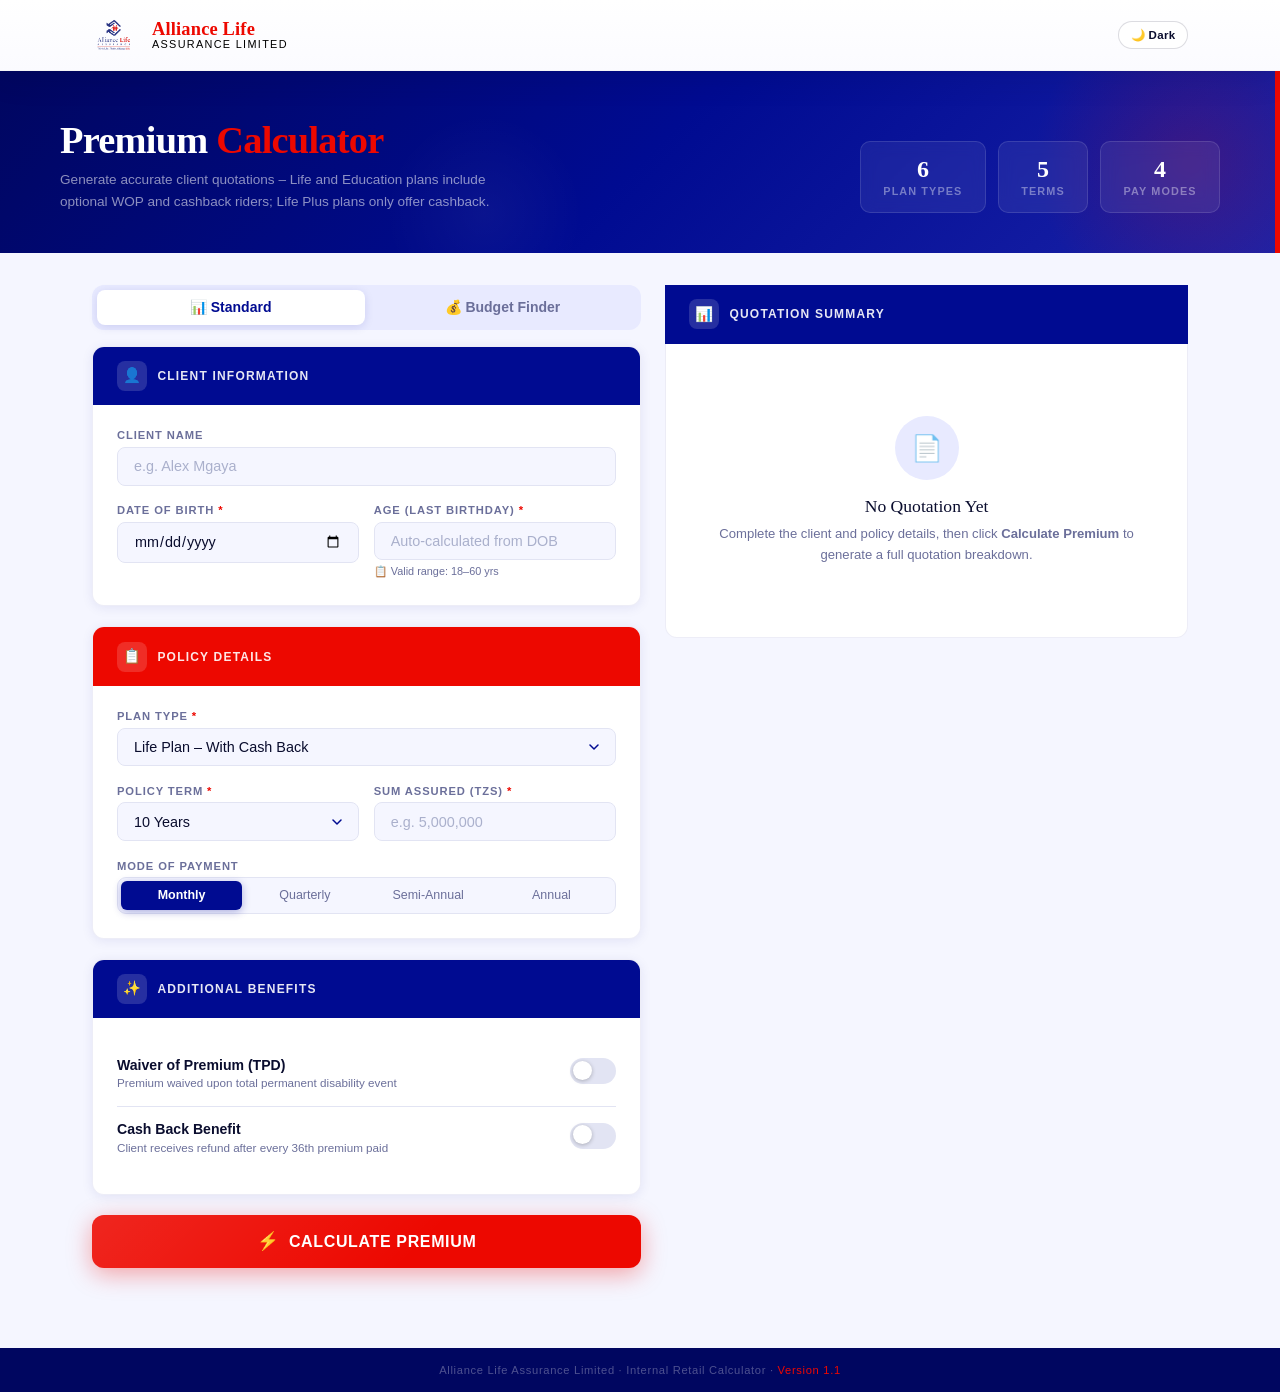
==== commit 0e8723bf: "Update terminal bonus rate to 50% across all plans Co-Authored-By: Claude Sonnet 4.6 <noreply@anthro" ====
--- a/index.html
+++ b/index.html
@@ -407,8 +407,8 @@
 <script src="js/vendor/jspdf.umd.min.js" integrity="sha384-JcnsjUPPylna1s1fvi1u12X5qjY5OL56iySh75FdtrwhO/SWXgMjoVqcKyIIWOLk" crossorigin="anonymous"></script>
 <script src="js/vendor/html2canvas.min.js" integrity="sha384-ZZ1pncU3bQe8y31yfZdMFdSpttDoPmOZg2wguVK9almUodir1PghgT0eY7Mrty8H" crossorigin="anonymous"></script>
 <script src="js/modules/calculator-data.js" integrity="sha384-BNamELsoeh6ynixLtTkfq4AkPt44aN4aVHw/1GJ5Oewyo7oVWoqaXWz+czGA5itr" crossorigin="anonymous"></script>
-<script src="js/modules/calculator-math.js" integrity="sha384-DnEYxsbxth+fh1QnJ3MAwzL8gEJgrDMprR0j6Wc1PGzCDA190OoCKSwIoGccgGEu" crossorigin="anonymous"></script>
-<script src="js/modules/calculator-app.js" integrity="sha384-TvTuo6jloffAILK/7DqXVYrLU4u9ciGZ+zq2nVye5amX7Pjz/Lkj6OGRVgol1xqi" crossorigin="anonymous"></script>
+<script src="js/modules/calculator-math.js" integrity="sha384-YjjjwoBnURy2FhZNauFZZH+CIYTfdqmRB7C8ojNnJdaBtgjP/0vN5d2FF2g3aNf3" crossorigin="anonymous"></script>
+<script src="js/modules/calculator-app.js" integrity="sha384-buJlrZlMSo3M/agEtdjRriELHmCna2SMyblilubaqsIKcR52mJyYoooF4bHNrEEW" crossorigin="anonymous"></script>
 <script src="js/calculator.js" integrity="sha384-NAeci8VhsWfPgSH4ryMnEJoD1EMecd5pmrWVIkJLI1kN3+gcaYXT7JMd7A1xGlP3" crossorigin="anonymous"></script>
 <!-- script moved to calculator.js -->
 </body>
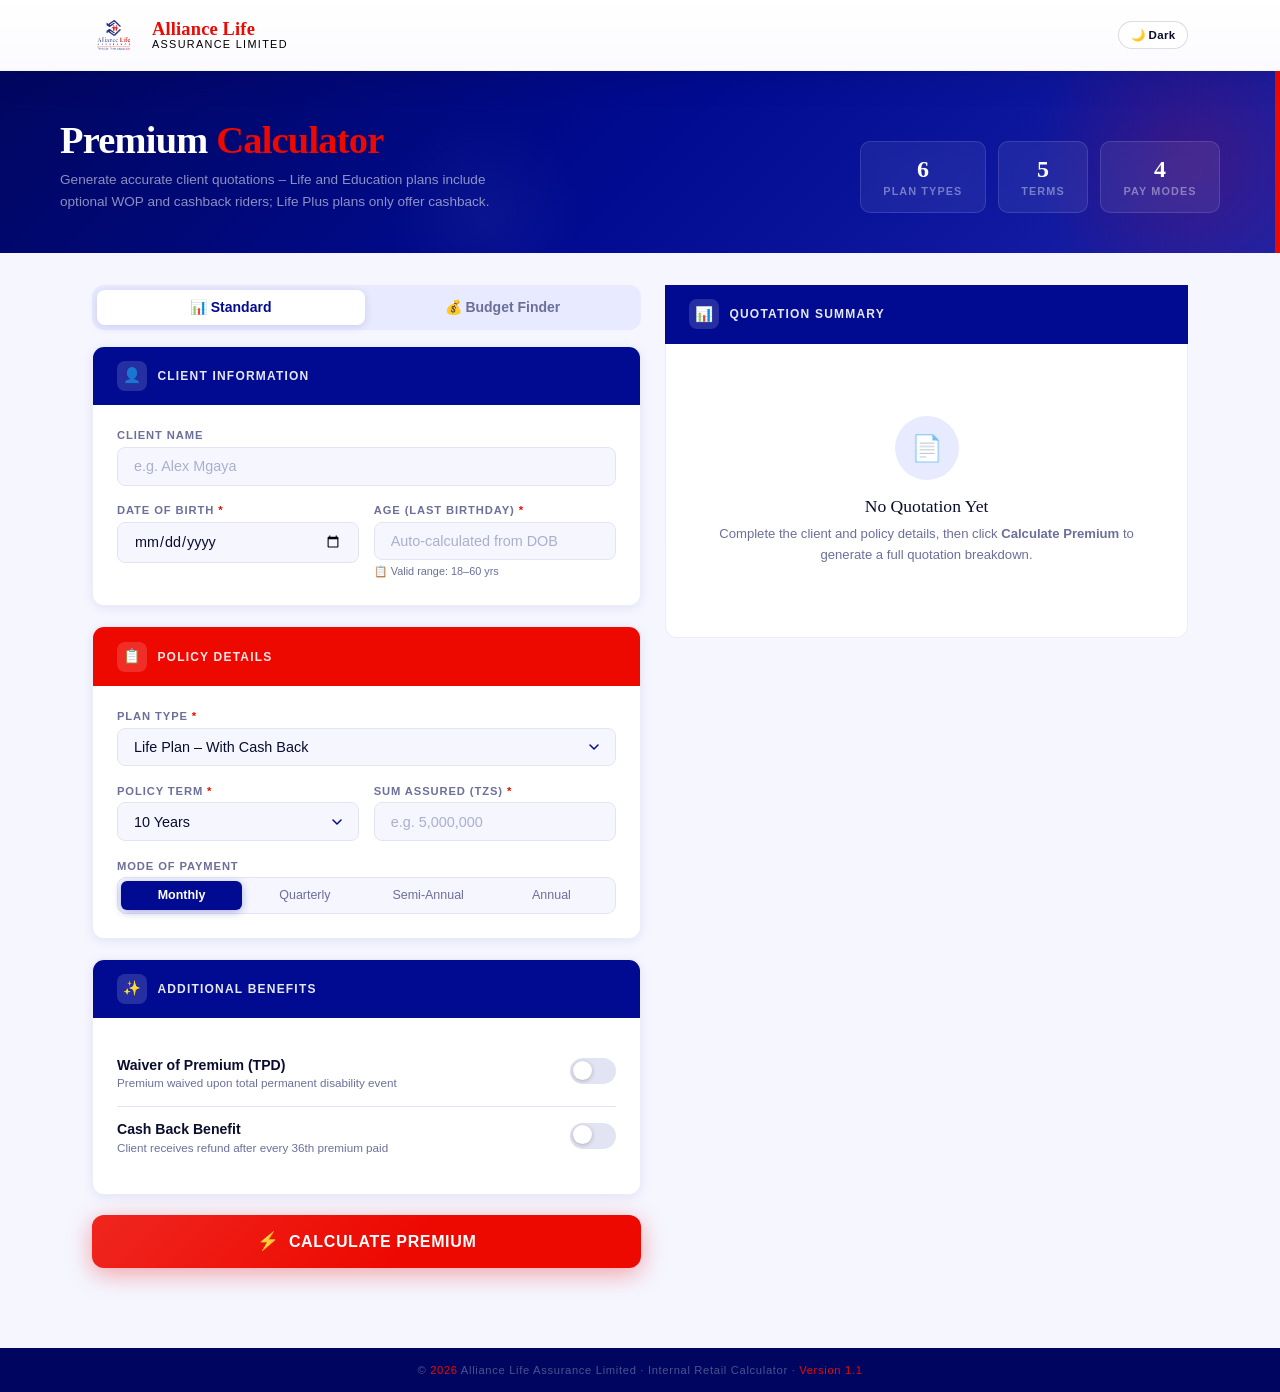
==== commit 32e0348d: "Add dynamic copyright year to footer Co-Authored-By: Claude Sonnet 4.6 <noreply@anthropic.com>" ====
--- a/index.html
+++ b/index.html
@@ -368,7 +368,7 @@
 
 <!-- FOOTER -->
 <div class="footer-bar">
-  Alliance Life Assurance Limited · Internal Retail Calculator · <span>Version 1.1</span>
+  &copy; <span id="footerYear"></span> Alliance Life Assurance Limited · Internal Retail Calculator · <span>Version 1.1</span>
 </div>
 
 <div id="whatsappModal" class="wa-modal" role="dialog" aria-modal="true" aria-labelledby="waModalTitle" style="display:none;">
@@ -409,7 +409,7 @@
 <script src="js/modules/calculator-data.js" integrity="sha384-BNamELsoeh6ynixLtTkfq4AkPt44aN4aVHw/1GJ5Oewyo7oVWoqaXWz+czGA5itr" crossorigin="anonymous"></script>
 <script src="js/modules/calculator-math.js" integrity="sha384-YjjjwoBnURy2FhZNauFZZH+CIYTfdqmRB7C8ojNnJdaBtgjP/0vN5d2FF2g3aNf3" crossorigin="anonymous"></script>
 <script src="js/modules/calculator-app.js" integrity="sha384-buJlrZlMSo3M/agEtdjRriELHmCna2SMyblilubaqsIKcR52mJyYoooF4bHNrEEW" crossorigin="anonymous"></script>
-<script src="js/calculator.js" integrity="sha384-NAeci8VhsWfPgSH4ryMnEJoD1EMecd5pmrWVIkJLI1kN3+gcaYXT7JMd7A1xGlP3" crossorigin="anonymous"></script>
+<script src="js/calculator.js" integrity="sha384-wbOrmrldrVREV2kM1EFjdcdYOvsAC5NGOdDlpyfbh0ahsDS35j6TdT7yP2jqdQNi" crossorigin="anonymous"></script>
 <!-- script moved to calculator.js -->
 </body>
 </html>
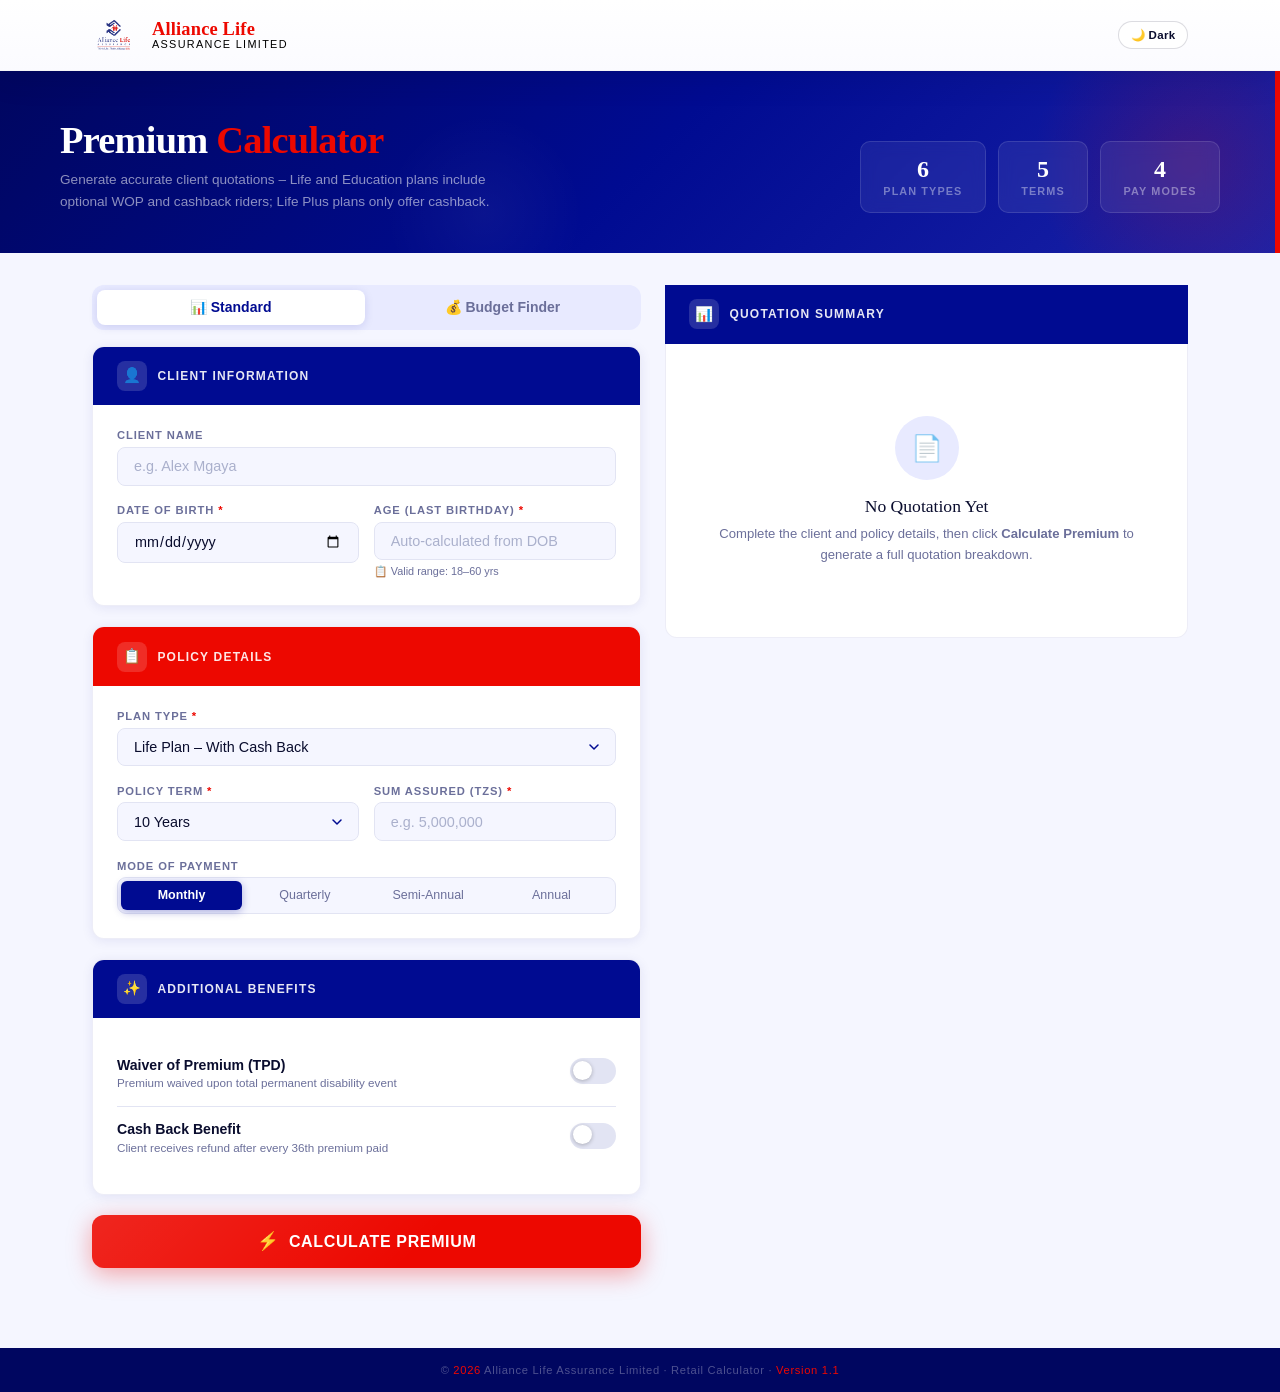
==== commit 3d22bc9e: "Remove "Internal" label from footer Co-Authored-By: Claude Sonnet 4.6 <noreply@anthropic.com>" ====
--- a/index.html
+++ b/index.html
@@ -368,7 +368,7 @@
 
 <!-- FOOTER -->
 <div class="footer-bar">
-  &copy; <span id="footerYear"></span> Alliance Life Assurance Limited · Internal Retail Calculator · <span>Version 1.1</span>
+  &copy; <span id="footerYear"></span> Alliance Life Assurance Limited · Retail Calculator · <span>Version 1.1</span>
 </div>
 
 <div id="whatsappModal" class="wa-modal" role="dialog" aria-modal="true" aria-labelledby="waModalTitle" style="display:none;">
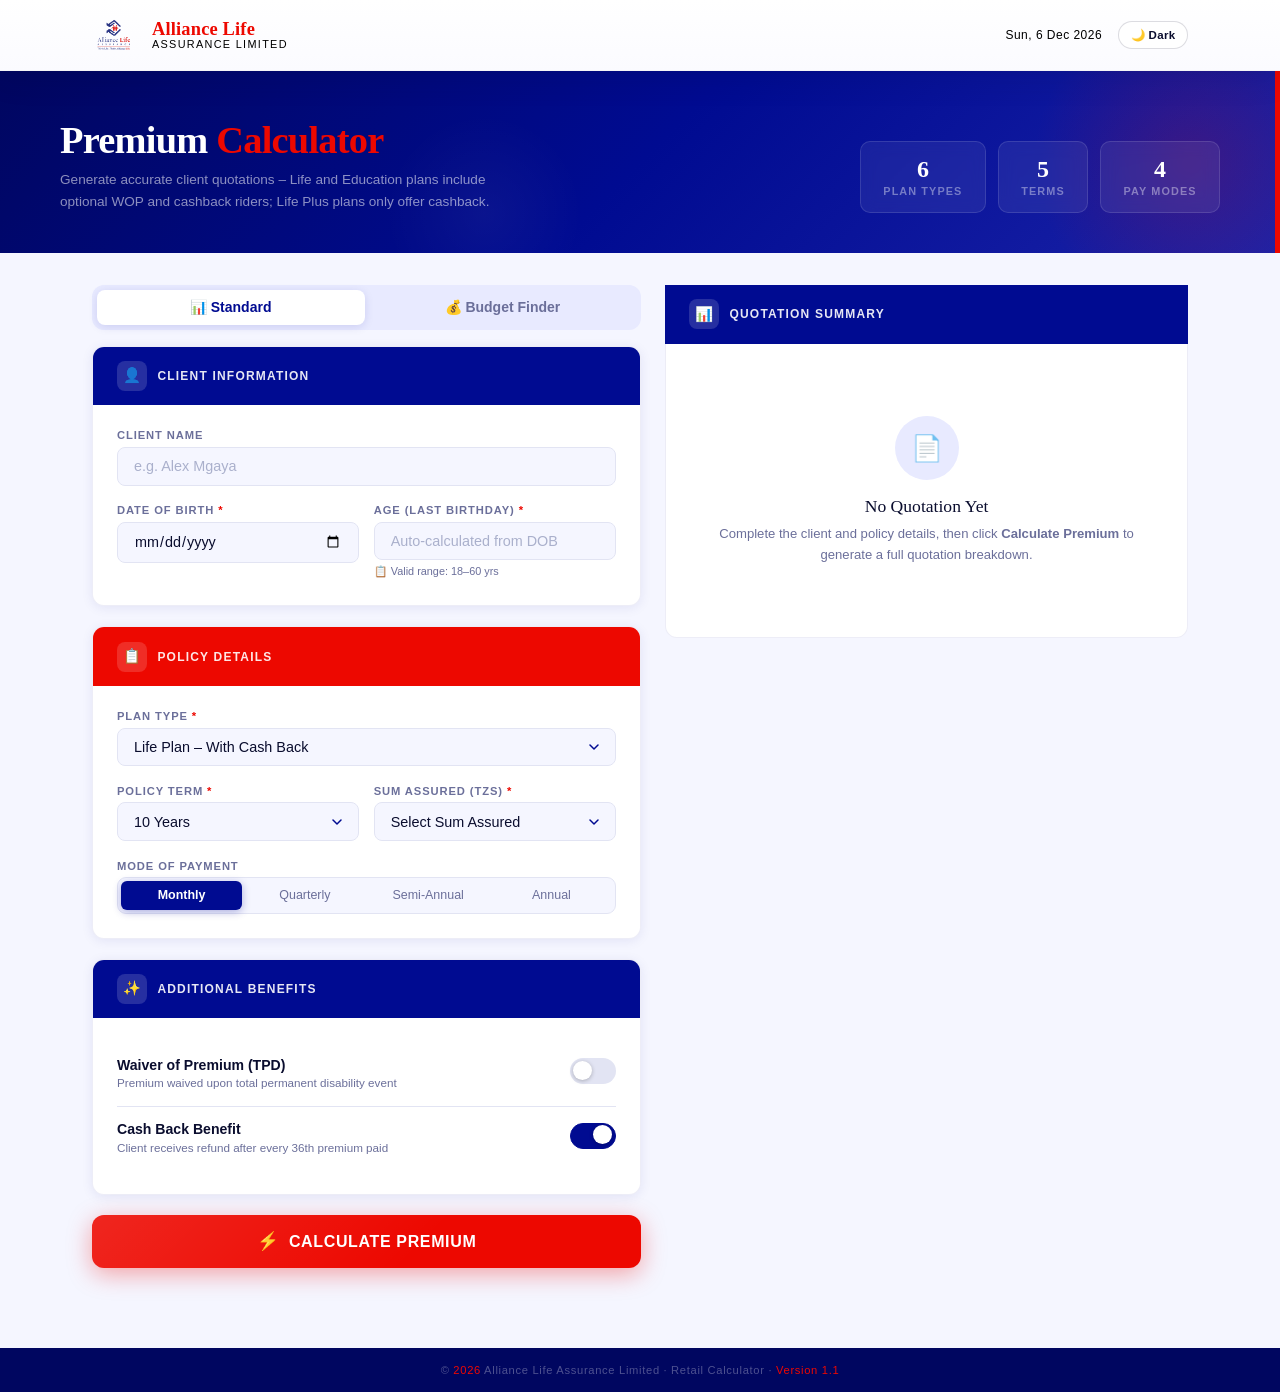
==== commit 2adad03d: "Add Umami event tracking for key user actions - track() helper wraps umami.track() with try/catch + " ====
--- a/index.html
+++ b/index.html
@@ -3,7 +3,7 @@
 <head>
 <meta charset="UTF-8" />
 <meta name="viewport" content="width=device-width, initial-scale=1.0" />
-<meta http-equiv="Content-Security-Policy" content="default-src 'self'; script-src 'self'; style-src 'self' 'unsafe-inline' https://fonts.googleapis.com; img-src 'self' data: blob:; font-src 'self' https://fonts.gstatic.com data:; connect-src 'self'; object-src 'none'; base-uri 'self'; form-action 'self'; frame-ancestors 'none'; upgrade-insecure-requests" />
+<meta http-equiv="Content-Security-Policy" content="default-src 'self'; script-src 'self' https://cloud.umami.is; style-src 'self' 'unsafe-inline' https://fonts.googleapis.com; img-src 'self' data: blob:; font-src 'self' https://fonts.gstatic.com data:; connect-src 'self' https://api-gateway.umami.dev; object-src 'none'; base-uri 'self'; form-action 'self'; frame-ancestors 'none'; upgrade-insecure-requests" />
 <meta name="referrer" content="strict-origin-when-cross-origin" />
 <title>Alliance Life - Premium Calculator</title>
 <link rel="icon" type="image/png" href="ALAL.png" />
@@ -77,6 +77,7 @@
   to   { transform: translateY(8px); opacity: 0; }
 }
 </style>
+<script defer src="https://cloud.umami.is/script.js" data-website-id="713fd296-7cc1-4298-a880-ed6b80af9e01"></script>
 </head>
 <body>
 
@@ -408,7 +409,7 @@
 <script src="js/vendor/html2canvas.min.js" integrity="sha384-ZZ1pncU3bQe8y31yfZdMFdSpttDoPmOZg2wguVK9almUodir1PghgT0eY7Mrty8H" crossorigin="anonymous"></script>
 <script src="js/modules/calculator-data.js" integrity="sha384-BNamELsoeh6ynixLtTkfq4AkPt44aN4aVHw/1GJ5Oewyo7oVWoqaXWz+czGA5itr" crossorigin="anonymous"></script>
 <script src="js/modules/calculator-math.js" integrity="sha384-YjjjwoBnURy2FhZNauFZZH+CIYTfdqmRB7C8ojNnJdaBtgjP/0vN5d2FF2g3aNf3" crossorigin="anonymous"></script>
-<script src="js/modules/calculator-app.js" integrity="sha384-buJlrZlMSo3M/agEtdjRriELHmCna2SMyblilubaqsIKcR52mJyYoooF4bHNrEEW" crossorigin="anonymous"></script>
+<script src="js/modules/calculator-app.js" integrity="sha384-Jrz6jo1+l7UQlLkefL+yNT2jrHTWlHziqgjv4f+XHhTEhHkFGQ2u5hxAwC2Otyzf" crossorigin="anonymous"></script>
 <script src="js/calculator.js" integrity="sha384-wbOrmrldrVREV2kM1EFjdcdYOvsAC5NGOdDlpyfbh0ahsDS35j6TdT7yP2jqdQNi" crossorigin="anonymous"></script>
 <!-- script moved to calculator.js -->
 </body>
